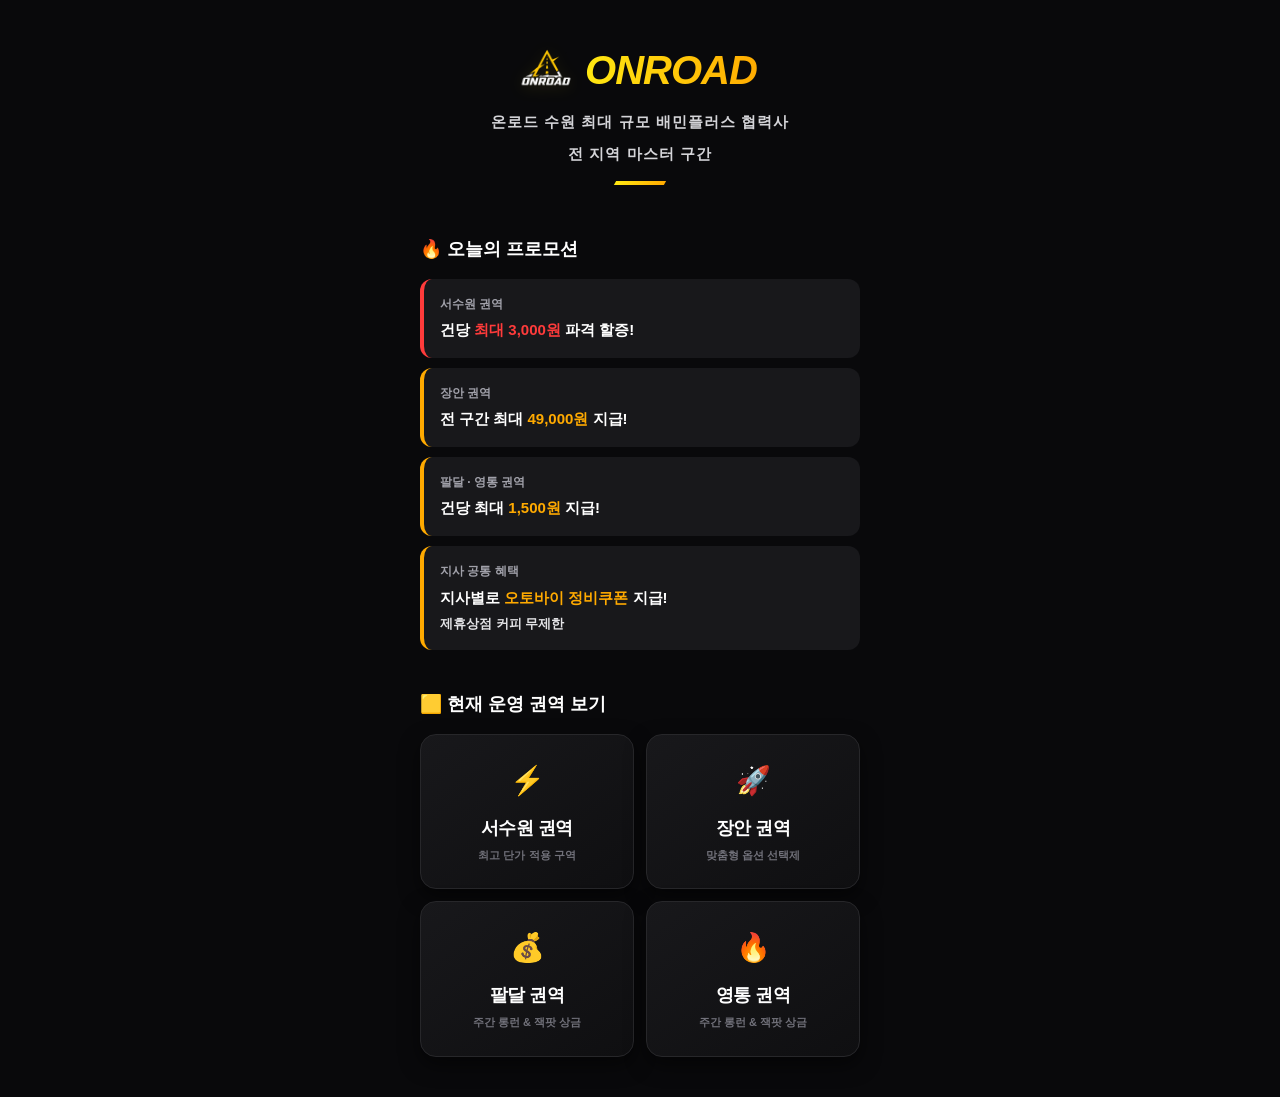
==== index.html @ cfc02bdd "upload" ====
<!DOCTYPE html>
<html lang="ko">
<head>
    <meta charset="UTF-8">
    <meta name="viewport" content="width=device-width, initial-scale=1.0">
    <title>온로드 - 수원 배민플러스 권역별 프로모션 안내</title>
    <meta name="description" content="온로드 ONROAD 수원 전 지역 배민플러스 운영 팀의 서수원, 장안, 팔달, 영통 권역별 프로모션과 문의 정보를 확인하세요.">
    <meta name="keywords" content="온로드, 온로드 수원, 수원 온로드, 온로드 배민플러스, ONROAD, 수원 ONROAD, 수원 배민플러스, 배민플러스 협력사, 배민플러스 수원, 서수원 온로드, 장안 온로드, 팔달 온로드, 영통 온로드">
    <meta name="robots" content="index, follow">
    <meta name="author" content="온로드">
    <meta name="theme-color" content="#09090b">
    <meta name="naver-site-verification" content="f812f4de8454f82c9123c0298f24d3e2f8602df4" />
    <link rel="canonical" href="https://suwononroad.kr/">
    <meta property="og:type" content="website">
    <meta property="og:locale" content="ko_KR">
    <meta property="og:site_name" content="온로드">
    <meta property="og:title" content="온로드 - 수원 배민플러스 권역별 프로모션 안내">
    <meta property="og:description" content="온로드 수원 전 지역 배민플러스 운영 팀의 권역별 프로모션과 문의 정보를 확인하세요.">
    <meta property="og:url" content="https://suwononroad.kr/">
    <meta property="og:image" content="https://suwononroad.kr/%EC%84%9C%EC%88%98%EC%9B%90.png">
    <meta property="og:image:alt" content="온로드 서수원 권역 지도">
    <meta name="twitter:card" content="summary_large_image">
    <meta name="twitter:title" content="온로드 - 수원 배민플러스 권역별 프로모션 안내">
    <meta name="twitter:description" content="온로드 수원 전 지역 배민플러스 운영 팀의 권역별 프로모션과 문의 정보를 확인하세요.">
    <meta name="twitter:image" content="https://suwononroad.kr/%EC%84%9C%EC%88%98%EC%9B%90.png">
    <script type="application/ld+json">
    {
        "@context": "https://schema.org",
        "@type": "Organization",
        "name": "온로드",
        "alternateName": [
            "온로드",
            "수원 온로드",
            "ONROAD"
        ],
        "url": "https://suwononroad.kr/",
        "logo": "https://suwononroad.kr/%EC%98%A8%EB%A1%9C%EB%93%9C%EB%A1%9C%EA%B3%A0.png",
        "description": "온로드 ONROAD 수원 전 지역 배민플러스 운영 팀의 권역별 프로모션 안내 사이트입니다.",
        "areaServed": [
            "서수원",
            "장안",
            "팔달",
            "영통"
        ],
        "contactPoint": [
            {
                "@type": "ContactPoint",
                "telephone": "+82-10-2502-9502",
                "areaServed": "서수원",
                "contactType": "customer service"
            },
            {
                "@type": "ContactPoint",
                "telephone": "+82-10-5849-4445",
                "areaServed": "장안",
                "contactType": "customer service"
            },
            {
                "@type": "ContactPoint",
                "telephone": "+82-10-8567-6640",
                "areaServed": "팔달",
                "contactType": "customer service"
            },
            {
                "@type": "ContactPoint",
                "telephone": "+82-10-5554-8451",
                "areaServed": "영통",
                "contactType": "customer service"
            }
        ]
    }
    </script>
    <script type="application/ld+json">
    {
        "@context": "https://schema.org",
        "@type": "WebSite",
        "name": "온로드",
        "alternateName": [
            "온로드",
            "수원 온로드",
            "ONROAD"
        ],
        "url": "https://suwononroad.kr/",
        "inLanguage": "ko-KR"
    }
    </script>
    <script type="application/ld+json">
    {
        "@context": "https://schema.org",
        "@type": "WebPage",
        "name": "온로드 - 수원 배민플러스 권역별 프로모션 안내",
        "alternateName": "온로드 ONROAD - 수원 배민플러스 권역별 프로모션 안내",
        "url": "https://suwononroad.kr/",
        "description": "온로드 ONROAD 수원 전 지역 배민플러스 운영 팀의 서수원, 장안, 팔달, 영통 권역별 프로모션과 문의 정보를 확인하세요.",
        "inLanguage": "ko-KR",
        "isPartOf": {
            "@type": "WebSite",
            "name": "온로드",
            "url": "https://suwononroad.kr/"
        },
        "primaryImageOfPage": "https://suwononroad.kr/%EC%84%9C%EC%88%98%EC%9B%90.png"
    }
    </script>
    <style>
        * {
            box-sizing: border-box;
            margin: 0;
            padding: 0;
            font-family: 'Apple SD Gothic Neo', 'Pretendard', sans-serif;
            -webkit-tap-highlight-color: transparent;
        }
        body {
            background-color: #09090b;
            color: #ffffff;
            line-height: 1.6;
            overflow-x: hidden;
        }
        .container {
            max-width: 480px;
            margin: 0 auto;
            min-height: 100vh;
            background: #09090b;
            position: relative;
        }
        
        /* 공통 헤더 (메인) */
        .main-header {
            padding: 40px 20px 20px;
            text-align: center;
        }
        .logo-container {
            margin-bottom: 12px;
            display: flex;
            justify-content: center;
            align-items: center;
            gap: 10px;
        }
        .logo-img {
            width: 58px;
            height: 58px;
            object-fit: contain;
            flex: 0 0 auto;
            filter: drop-shadow(0 2px 8px rgba(255, 232, 18, 0.15));
        }
        .logo {
            display: inline-block;
            font-size: 40px; font-weight: 900; font-style: italic;
            background: linear-gradient(90deg, #ffe812, #ffaa00);
            -webkit-background-clip: text; color: transparent;
            background-clip: text;
            padding-right: 6px;
            letter-spacing: -1px; line-height: 1;
            transform: translateY(1px);
        }
        .sr-only {
            position: absolute;
            width: 1px;
            height: 1px;
            padding: 0;
            margin: -1px;
            overflow: hidden;
            clip: rect(0, 0, 0, 0);
            white-space: nowrap;
            border: 0;
        }
        .sub-logo {
            color: #d4d4d8; font-size: 15px; font-weight: 700;
            margin-top: 8px; letter-spacing: 1px;
        }
        .speed-line {
            width: 50px; height: 4px; background: linear-gradient(90deg, #ffe812, #ffaa00);
            margin: 15px auto 0; transform: skewX(-30deg);
        }

        /* 섹션 타이틀 */
        .section-title {
            padding: 0 20px; font-size: 18px; font-weight: 900;
            color: #fff; margin: 30px 0 15px; display: flex; align-items: center; gap: 8px;
        }

        /* 🚀 오늘의 프로모션 카드 (메인 요약) */
        .promo-summary-list { padding: 0 20px; display: flex; flex-direction: column; gap: 10px; }
        .summary-card {
            background: #18181b; border-left: 4px solid #ffaa00;
            padding: 16px; border-radius: 12px; display: flex; flex-direction: column; gap: 4px;
        }
        .summary-card.red { border-left-color: #ff3b3b; }
        .summary-region { font-size: 12px; font-weight: 800; color: #a1a1aa; }
        .summary-text { font-size: 15px; font-weight: 800; color: #fff; }
        .summary-text span { color: #ffaa00; }
        .summary-card.red .summary-text span { color: #ff3b3b; }
        .summary-note {
            font-size: 13px;
            font-weight: 800;
            color: #e4e4e7;
        }

        /* 🚀 권역 선택 그리드 (메인) */
        .region-grid {
            display: grid; grid-template-columns: 1fr 1fr; gap: 12px; padding: 0 20px 40px;
        }
        .region-card {
            background: linear-gradient(145deg, #18181b, #0f0f11);
            border: 1px solid #27272a; border-radius: 16px;
            padding: 24px 16px; text-align: center; cursor: pointer;
            transition: 0.2s; box-shadow: 0 8px 20px rgba(0,0,0,0.5);
        }
        .region-card:active { transform: scale(0.96); border-color: #ff3b3b; }
        .rc-icon { font-size: 28px; margin-bottom: 10px; display: block; }
        .rc-title { font-size: 18px; font-weight: 900; color: #fff; letter-spacing: -0.5px; }
        .rc-sub { font-size: 11px; color: #71717a; font-weight: 700; margin-top: 4px; }

        /* ========================================
           권역 상세 페이지 (기본 숨김)
           ======================================== */
        .view-section {
            display: none; position: absolute; top: 0; left: 0; width: 100%; min-height: 100%;
            background: #09090b; padding-bottom: 120px; z-index: 10;
        }
        .view-section.active { display: block; animation: slideIn 0.3s cubic-bezier(0.1, 0.7, 0.1, 1); }
        @keyframes slideIn { from { transform: translateX(100%); } to { transform: translateX(0); } }

        /* 뒤로가기 헤더 */
        .detail-header {
            display: flex; align-items: center; padding: 20px;
            background: rgba(9, 9, 11, 0.9); border-bottom: 1px solid #27272a;
            position: sticky; top: 0; z-index: 20; backdrop-filter: blur(10px);
        }
        .back-btn {
            background: none; border: none; color: #fff; font-size: 16px; font-weight: 800;
            display: flex; align-items: center; gap: 8px; cursor: pointer;
        }
        
        .detail-content { padding: 20px; }
        .d-title {
            font-size: 26px; font-weight: 900; font-style: italic;
            color: #ff9100; margin-bottom: 16px; letter-spacing: -1px;
        }

        /* 지도 */
        .map-wrapper { width: 100%; border-radius: 16px; overflow: hidden; margin-bottom: 24px; border: 1px solid #27272a; }
        .map-img { width: 100%; display: block; }

        /* 프로모션 박스 */
        .promo-box {
            background: #121214; border: 1px solid #27272a; border-radius: 16px;
            padding: 20px; margin-bottom: 24px;
        }
        .pb-title { color: #fff; font-size: 16px; font-weight: 900; margin-bottom: 16px; display: flex; align-items: center; gap: 8px; }
        .pb-title::before { content: ''; display: block; width: 4px; height: 16px; background: #ff3b3b; border-radius: 2px; }
        
        /* 프로모션 테이블 */
        .promo-table { width: 100%; border-collapse: collapse; background: #000; border-radius: 12px; overflow: hidden; }
        .promo-table th { background: linear-gradient(90deg, #1a0505, #2a0a0a); color: #ff3b3b; padding: 10px; font-size: 12px; border-bottom: 1px solid #3f0f0f; }
        .promo-table td { padding: 14px 10px; text-align: center; border-bottom: 1px solid #18181b; font-size: 13px; color: #e4e4e7; font-weight: 600;}
        .promo-table tr:last-child td { border-bottom: none; }
        .td-val { font-size: 18px; font-weight: 900; font-style: italic; color: #ff9100; }
        .td-val.red { color: #ff3b3b; }
        .mission-card {
            background: linear-gradient(135deg, #2a1a00, #1a1000);
            border: 1px solid #ffaa00;
            border-radius: 12px;
            padding: 16px;
            text-align: center;
        }
        .mission-title {
            color: #ffaa00;
            font-size: 24px;
            font-weight: 900;
            font-style: italic;
            line-height: 1.15;
        }
        .mission-sub {
            color: #fff;
            font-size: 14px;
            font-weight: 900;
            line-height: 1.45;
            margin-top: 10px;
        }
        .mission-sub span {
            color: #ff3b3b;
        }

        /* 권역별 문의 정보 */
        .contact-box {
            background: #121214; border: 1px solid #27272a; border-radius: 16px;
            padding: 18px; margin-bottom: 24px; display: flex; flex-direction: column; gap: 10px;
        }
        .contact-row {
            display: flex; justify-content: space-between; align-items: center; gap: 12px;
            color: #e4e4e7; font-size: 14px; font-weight: 800;
        }
        .contact-label { color: #a1a1aa; font-size: 12px; white-space: nowrap; }
        .contact-link {
            color: #fff; text-decoration: none; text-align: right; overflow-wrap: anywhere;
        }
        .contact-link.kakao { color: #ffe812; }

        /* 관할 구역 태그 (동) */
        .dong-list { display: flex; flex-wrap: wrap; gap: 8px; margin-bottom: 30px; }
        .dong-tag {
            background: #18181b; border: 1px solid #3f3f46; color: #a1a1aa;
            padding: 6px 12px; border-radius: 8px; font-size: 13px; font-weight: 600;
        }

        /* 하단 고정 문의 버튼 */
        .fixed-bottom {
            position: fixed; bottom: 0; left: 50%; transform: translateX(-50%);
            width: 100%; max-width: 480px; padding: 14px 16px calc(14px + env(safe-area-inset-bottom));
            background: linear-gradient(0deg, #09090b 80%, transparent);
            display: grid; grid-template-columns: repeat(2, minmax(0, 1fr)); gap: 8px; z-index: 30;
            visibility: hidden; opacity: 0; pointer-events: none;
            transition: opacity 0.15s ease;
            contain: layout paint;
        }
        .fixed-bottom.is-visible {
            visibility: visible; opacity: 1; pointer-events: auto;
        }
        .btn {
            width: 100%; min-width: 0; min-height: 52px; padding: 11px 8px; border-radius: 12px; text-align: center;
            font-size: 15px; font-weight: 900; text-decoration: none; transition: 0.2s;
            display: flex; align-items: center; justify-content: center;
            line-height: 1.25; word-break: keep-all; overflow-wrap: anywhere;
        }
        .btn-call { background: #27272a; color: #fff; border: 1px solid #3f3f46; }
        .btn-extra-call { background: #18181b; color: #fff; border: 1px solid #ffaa00; }
        .btn-kakao { background: #ffe812; color: #3c1e1e; }
        .fixed-bottom .btn-extra-call {
            display: none;
        }
        .fixed-bottom.show-extra .btn-extra-call {
            display: flex;
        }
        .fixed-bottom.three-way {
            grid-template-columns: repeat(2, minmax(0, 1fr));
        }
        .fixed-bottom.three-way .btn {
            min-height: 50px;
            font-size: 13px;
            padding-inline: 6px;
        }
        .fixed-bottom.three-way .btn-kakao {
            grid-column: 1 / -1;
            min-height: 48px;
        }
        .btn:active { transform: scale(0.96); }

        @media (max-width: 360px) {
            .fixed-bottom {
                padding-inline: 12px;
                gap: 7px;
            }
            .fixed-bottom:not(.three-way) {
                grid-template-columns: 1fr;
            }
            .btn {
                min-height: 48px;
                font-size: 14px;
            }
            .fixed-bottom.three-way .btn {
                font-size: 12px;
                min-height: 48px;
            }
        }

    </style>
</head>
<body>

<div class="container">
    
    <div id="main-view">
        <div class="main-header">
            <div class="logo-container">
                <img src="온로드로고.png" alt="온로드 로고" class="logo-img">
                <h1 class="logo" aria-label="온로드 ONROAD">ONROAD</h1>
            </div>
            <div class="sub-logo">온로드 수원 최대 규모 배민플러스 협력사</div>
            <div class="sub-logo">전 지역 마스터 구간</div>
            <div class="speed-line"></div>
        </div>

        <div class="section-title">🔥 오늘의 프로모션</div>
        <div class="promo-summary-list">
            <div class="summary-card red">
                <div class="summary-region">서수원 권역</div>
                <div class="summary-text">건당 <span>최대 3,000원</span> 파격 할증!</div>
            </div>
            <div class="summary-card">
                <div class="summary-region">장안 권역</div>
                <div class="summary-text">전 구간 최대 <span> 49,000원</span> 지급!</div>
            </div>
            <div class="summary-card">
                <div class="summary-region">팔달 · 영통 권역</div>
                <div class="summary-text"> 건당 최대  <span>1,500원</span> 지급!</div>
            </div>
            <div class="summary-card">
                <div class="summary-region">지사 공통 혜택</div>
                <div class="summary-text">지사별로 <span>오토바이 정비쿠폰</span> 지급!</div>
                <div class="summary-note">제휴상점 커피 무제한</div>
            </div>
        </div>

        <div class="section-title" style="margin-top: 40px;">🟨 현재 운영 권역 보기</div>
        <div class="region-grid">
            <div class="region-card" onclick="openRegion('seosuwon')">
                <span class="rc-icon">⚡</span>
                <div class="rc-title">서수원 권역</div>
                <div class="rc-sub">최고 단가 적용 구역</div>
            </div>
            <div class="region-card" onclick="openRegion('jangan')">
                <span class="rc-icon">🚀</span>
                <div class="rc-title">장안 권역</div>
                <div class="rc-sub">맞춤형 옵션 선택제</div>
            </div>
            <div class="region-card" onclick="openRegion('paldal')">
                <span class="rc-icon">💰</span>
                <div class="rc-title">팔달 권역</div>
                <div class="rc-sub">주간 롱런 & 잭팟 상금</div>
            </div>
            <div class="region-card" onclick="openRegion('yeongtong')">
                <span class="rc-icon">🔥</span>
                <div class="rc-title">영통 권역</div>
                <div class="rc-sub">주간 롱런 & 잭팟 상금</div>
            </div>
        </div>
    </div>


    <div id="view-seosuwon" class="view-section">
        <div class="detail-header">
            <button class="back-btn" onclick="goHome()">← 메인으로 이동</button>
        </div>
        <div class="detail-content">
            <div class="d-title">서수원 ONROAD 권역</div>
            <div class="map-wrapper"><img src="./서수원.png" alt="서수원 지도" class="map-img"></div>
            
            <div class="promo-box">
                <div class="pb-title">현재 진행중인 프로모션</div>
                <table class="promo-table">
                    <tr><th>조건</th><th>초과 건당 보너스</th></tr>
                    <tr><td>180건 이후 수행 시</td><td class="td-val">+1,500원</td></tr>
                    <tr><td>중점 구간 완료 시</td><td class="td-val">+1,500원</td></tr>
                    <tr><td style="color:#fff;">최대 혜택 합산</td><td class="td-val red">MAX +3,000원</td></tr>
                </table>
            </div>

                <div class="contact-box">
                    <div class="pb-title">서수원 문의</div>
                    <div class="contact-row">
                        <span class="contact-label">전화</span>
                        <a href="tel:01075445748" class="contact-link">010-7544-5748</a>
                    </div>
                    <div class="contact-row">
                        <span class="contact-label">전화</span>
                        <a href="tel:01025029502" class="contact-link">010-2502-9502</a>
                    </div>
                    <div class="contact-row">
                    <span class="contact-label">카카오톡</span>
                    <a href="https://open.kakao.com/o/sodFtoAi" class="contact-link kakao" target="_blank" rel="noopener">온로드 서수원지사</a>
                </div>
            </div>

            <div class="pb-title">운영 지역 (동)</div>
            <div class="dong-list">
                <div class="dong-tag">금곡동</div><div class="dong-tag">호매실동</div><div class="dong-tag">입북동</div>
                <div class="dong-tag">당수동</div><div class="dong-tag">탑동</div><div class="dong-tag">구운동</div>
            </div>
        </div>
    </div>

    <div id="view-jangan" class="view-section">
        <div class="detail-header">
            <button class="back-btn" onclick="goHome()">← 메인으로 이동</button>
        </div>
        <div class="detail-content">
            <div class="d-title">장안 ONROAD 권역</div>
            <div class="map-wrapper"><img src="./장안.png" alt="장안 지도" class="map-img"></div>
            
            <div class="promo-box">
                <div class="pb-title">옵션 1. 무한 질주형</div>
                <table class="promo-table" style="margin-bottom: 20px;">
                    <tr><th>조건</th><th>보너스</th></tr>
                    <tr><td>180건 달성 이후</td><td class="td-val">+1,500원/건</td></tr>
                </table>

                <div class="pb-title">옵션 2. 피크 집중형</div>
                <table class="promo-table">
                    <tr><th>시간대</th><th>건수</th><th>보너스</th></tr>
                    <tr><td rowspan="3" style="color:#ffaa00;">오전피크</td><td>7건</td><td class="td-val">5,000원</td></tr>
                    <tr><td>11건</td><td class="td-val">10,000원</td></tr>
                    <tr><td>15건</td><td class="td-val red">17,000원</td></tr>
                    <tr><td rowspan="2" style="color:#7dd3fc; border-top:1px solid #3f0f0f;">오후논피</td><td style="border-top:1px solid #3f0f0f;">8건</td><td class="td-val" style="border-top:1px solid #3f0f0f;">7,000원</td></tr>
                    <tr><td>12건</td><td class="td-val red">15,000원</td></tr>
                    <tr><td rowspan="3" style="color:#c084fc; border-top:1px solid #3f0f0f;">심야논피</td><td style="border-top:1px solid #3f0f0f;">7건</td><td class="td-val" style="border-top:1px solid #3f0f0f;">5,000원</td></tr>
                    <tr><td>11건</td><td class="td-val">10,000원</td></tr>
                    <tr><td>15건</td><td class="td-val red">17,000원</td></tr>
                </table>
            </div>

            <div class="contact-box">
                <div class="pb-title">장안 문의</div>
                <div class="contact-row">
                    <span class="contact-label">전화</span>
                    <a href="tel:01058494445" class="contact-link">010-5849-4445</a>
                </div>
                <div class="contact-row">
                    <span class="contact-label">카카오톡</span>
                    <a href="https://open.kakao.com/o/s8NxHjAi" class="contact-link kakao" target="_blank" rel="noopener">온로드 장안지사</a>
                </div>
            </div>

            <div class="pb-title">운영 지역 (동)</div>
            <div class="dong-list">
                <div class="dong-tag">파장동</div><div class="dong-tag">이목동</div><div class="dong-tag">조원동</div>
                <div class="dong-tag">율전동</div><div class="dong-tag">정자동</div><div class="dong-tag">천천동</div>
                <div class="dong-tag">영화동</div><div class="dong-tag">화서동</div><div class="dong-tag">구운동</div>
            </div>
        </div>
    </div>

    <div id="view-paldal" class="view-section">
        <div class="detail-header">
            <button class="back-btn" onclick="goHome()">← 메인으로 이동</button>
        </div>
        <div class="detail-content">
            <div class="d-title">팔달 ONROAD 권역</div>
            <div class="map-wrapper"><img src="./팔달.png" alt="팔달 지도" class="map-img"></div>
            
            <div class="promo-box">
                <div class="pb-title">현재 진행중인 프로모션</div>
                <table class="promo-table" style="margin-bottom: 15px;">
                    <tr><th>조건 </th><th>초과 건당 보너스</th></tr>
                    <tr><td>주간 180건 이후</td><td class="td-val">+1,500원</td></tr>
                </table>
                <div class="mission-card">
                    <div class="mission-title">매주 깜짝 미션</div>
                    <div class="mission-sub">마스터 등급 + 추가 프로모션<br><span>역대급 본사미션</span></div>
                </div>
            </div>

            <div class="contact-box">
                <div class="pb-title">팔달 문의</div>
                <div class="contact-row">
                    <span class="contact-label">전화</span>
                    <a href="tel:01085676640" class="contact-link">010-8567-6640</a>
                </div>
                <div class="contact-row">
                    <span class="contact-label">카카오톡</span>
                    <a href="https://open.kakao.com/o/svvQtoAi" class="contact-link kakao" target="_blank" rel="noopener">온로드 팔달지사</a>
                </div>
            </div>

            <div class="pb-title">운영 지역 (동)</div>
            <div class="dong-list">
                <div class="dong-tag">매산로1가</div><div class="dong-tag">고등동</div><div class="dong-tag">행궁동</div>
                <div class="dong-tag">지동</div><div class="dong-tag">우만동</div><div class="dong-tag">원천동</div>
                <div class="dong-tag">매교동</div><div class="dong-tag">인계동</div><div class="dong-tag">매탄동</div>
                <div class="dong-tag">세류동</div><div class="dong-tag">권선동</div><div class="dong-tag">신동</div>
            </div>
        </div>
    </div>

    <div id="view-yeongtong" class="view-section">
        <div class="detail-header">
            <button class="back-btn" onclick="goHome()">← 메인으로 이동</button>
        </div>
        <div class="detail-content">
            <div class="d-title">영통 ONROAD 권역</div>
            <div class="map-wrapper"><img src="./영통.png" alt="영통 지도" class="map-img"></div>
            
            <div class="promo-box">
                <div class="pb-title">현재 진행중인 프로모션</div>
                <table class="promo-table" style="margin-bottom: 15px;">
                    <tr><th>조건 </th><th>초과 건당 보너스</th></tr>
                    <tr><td>주간 180건 이후</td><td class="td-val">+1,500원</td></tr>
                </table>
                <div class="mission-card">
                    <div class="mission-title">매주 깜짝 미션</div>
                    <div class="mission-sub">마스터 등급 + 추가 프로모션<br><span>역대급 본사미션</span></div>
                </div>
            </div>

            <div class="contact-box">
                <div class="pb-title">영통 문의</div>
                <div class="contact-row">
                    <span class="contact-label">전화</span>
                    <a href="tel:01055548451" class="contact-link">010-5554-8451</a>
                </div>
                <div class="contact-row">
                    <span class="contact-label">카카오톡</span>
                    <a href="https://open.kakao.com/o/sT2gRZzi" class="contact-link kakao" target="_blank" rel="noopener">온로드 영통지사</a>
                </div>
            </div>

            <div class="pb-title">운영 지역 (동)</div>
            <div class="dong-list">
                <div class="dong-tag">곡반정동</div><div class="dong-tag">인계동</div><div class="dong-tag">매탄동</div>
                <div class="dong-tag">권선동</div><div class="dong-tag">원천동</div>
            </div>
        </div>
    </div>

    <div id="action-buttons" class="fixed-bottom">
        <a href="#" id="extra-call-button" class="btn btn-extra-call">📞 010-7544-5748</a>
        <a href="#" id="call-button" class="btn btn-call">📞 전화 상담</a>
        <a href="#" id="kakao-button" class="btn btn-kakao" target="_blank" rel="noopener">💬 카카오톡 문의</a>
    </div>

</div>

<script>
    const regionContacts = {
        seosuwon: {
            phone: '010-2502-9502',
            tel: '01025029502',
            extraPhone: '010-7544-5748',
            extraTel: '01075445748',
            kakao: 'https://open.kakao.com/o/sodFtoAi',
            kakaoName: '온로드 서수원지사'
        },
        jangan: {
            phone: '010-5849-4445',
            tel: '01058494445',
            kakao: 'https://open.kakao.com/o/s8NxHjAi',
            kakaoName: '온로드 장안지사'
        },
        paldal: {
            phone: '010-8567-6640',
            tel: '01085676640',
            kakao: 'https://open.kakao.com/o/svvQtoAi',
            kakaoName: '온로드 팔달지사'
        },
        yeongtong: {
            phone: '010-5554-8451',
            tel: '01055548451',
            kakao: 'https://open.kakao.com/o/sT2gRZzi',
            kakaoName: '온로드 영통지사'
        }
    };

    // 페이지 전환 로직 (SPA 형태)
    function openRegion(regionName) {
        const contact = regionContacts[regionName];

        // 메인 숨기기
        document.getElementById('main-view').style.display = 'none';
        
        // 모든 상세 뷰 숨기기
        const views = document.querySelectorAll('.view-section');
        views.forEach(view => view.classList.remove('active'));
        
        // 선택한 뷰 열기
        document.getElementById('view-' + regionName).classList.add('active');
        
        // 하단 버튼 띄우기
        const actionButtons = document.getElementById('action-buttons');
        const extraCallButton = document.getElementById('extra-call-button');
        actionButtons.classList.add('is-visible');
        actionButtons.classList.toggle('three-way', regionName === 'seosuwon');
        actionButtons.classList.toggle('show-extra', regionName === 'seosuwon');
        if (regionName === 'seosuwon') {
            extraCallButton.href = 'tel:' + contact.extraTel;
            extraCallButton.textContent = '📞 ' + contact.extraPhone;
        } else {
            extraCallButton.removeAttribute('href');
        }
        document.getElementById('call-button').href = 'tel:' + contact.tel;
        document.getElementById('call-button').textContent = '📞 ' + contact.phone;
        document.getElementById('kakao-button').href = contact.kakao;
        document.getElementById('kakao-button').textContent = '💬 ' + contact.kakaoName;
        
        // 스크롤 맨 위로
        window.scrollTo(0, 0);
    }

    function goHome() {
        // 모든 상세 뷰 및 버튼 숨기기
        const views = document.querySelectorAll('.view-section');
        views.forEach(view => view.classList.remove('active'));
        const actionButtons = document.getElementById('action-buttons');
        actionButtons.classList.remove('is-visible', 'three-way', 'show-extra');
        document.getElementById('extra-call-button').removeAttribute('href');
        
        // 메인 뷰 보이기
        document.getElementById('main-view').style.display = 'block';
        
        // 스크롤 맨 위로
        window.scrollTo(0, 0);
    }
</script>

</body>
</html>
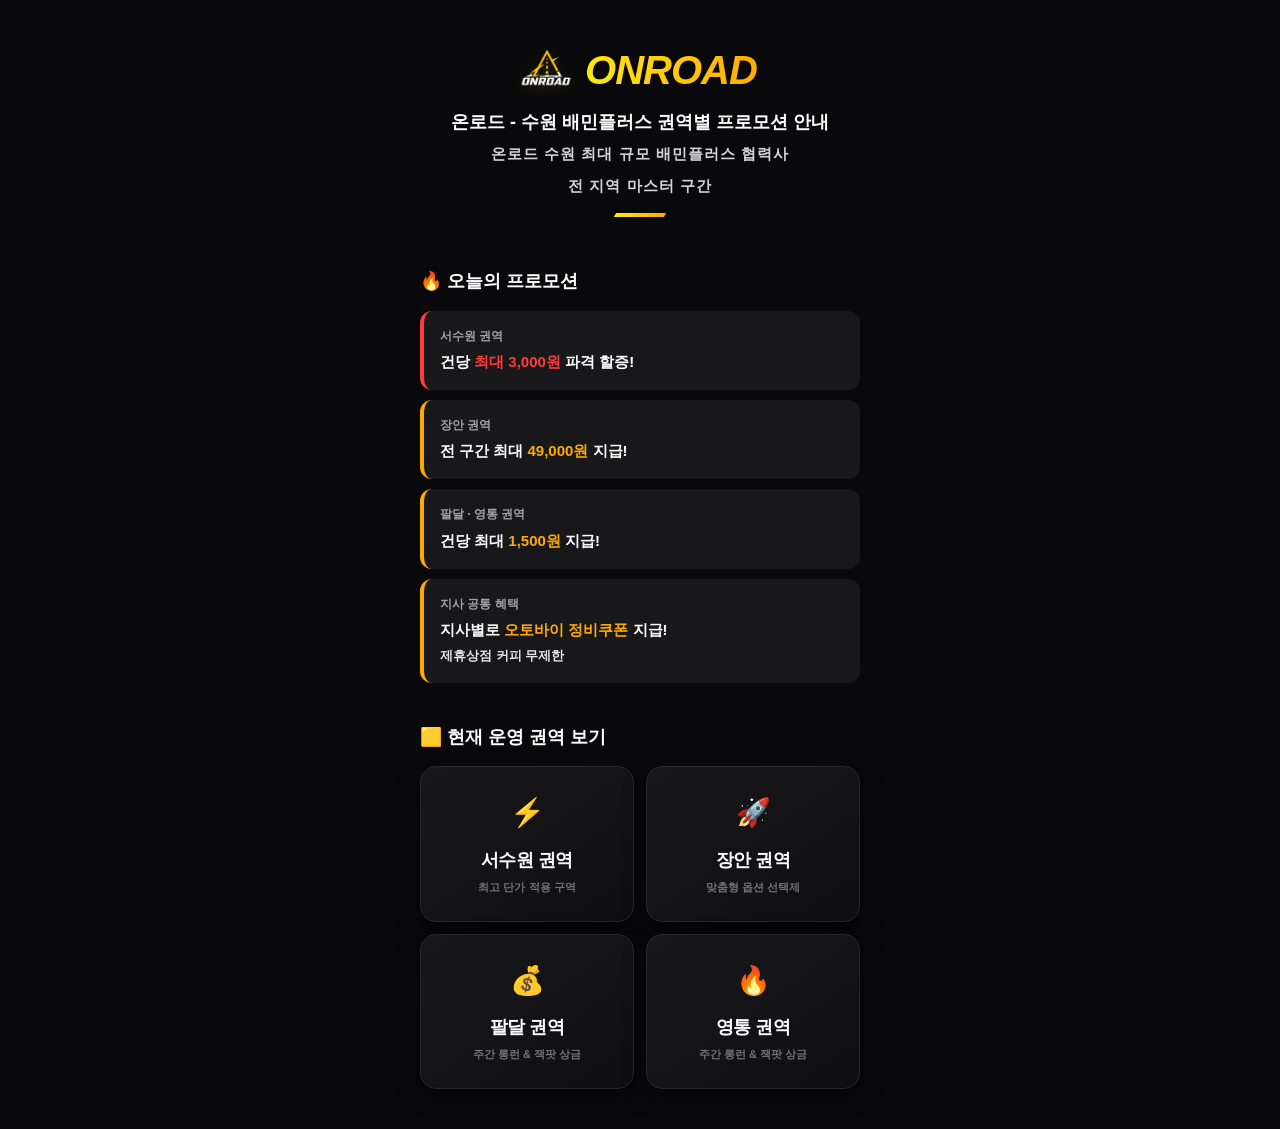
==== commit f652dfb7: "Align homepage title signals" ====
--- a/index.html
+++ b/index.html
@@ -9,7 +9,7 @@
     <meta name="robots" content="index, follow">
     <meta name="author" content="온로드">
     <meta name="theme-color" content="#09090b">
-    <meta name="naver-site-verification" content="f812f4de8454f82c9123c0298f24d3e2f8602df4" />
+    <meta name="naver-site-verification" content="f812f4de8454f82c9123c0298f24d3e2f8602df4">
     <link rel="canonical" href="https://suwononroad.kr/">
     <meta property="og:type" content="website">
     <meta property="og:locale" content="ko_KR">
@@ -28,46 +28,11 @@
         "@context": "https://schema.org",
         "@type": "Organization",
         "name": "온로드",
-        "alternateName": [
-            "온로드",
-            "수원 온로드",
-            "ONROAD"
-        ],
+        "alternateName": ["온로드", "수원 온로드", "ONROAD"],
         "url": "https://suwononroad.kr/",
         "logo": "https://suwononroad.kr/%EC%98%A8%EB%A1%9C%EB%93%9C%EB%A1%9C%EA%B3%A0.png",
         "description": "온로드 ONROAD 수원 전 지역 배민플러스 운영 팀의 권역별 프로모션 안내 사이트입니다.",
-        "areaServed": [
-            "서수원",
-            "장안",
-            "팔달",
-            "영통"
-        ],
-        "contactPoint": [
-            {
-                "@type": "ContactPoint",
-                "telephone": "+82-10-2502-9502",
-                "areaServed": "서수원",
-                "contactType": "customer service"
-            },
-            {
-                "@type": "ContactPoint",
-                "telephone": "+82-10-5849-4445",
-                "areaServed": "장안",
-                "contactType": "customer service"
-            },
-            {
-                "@type": "ContactPoint",
-                "telephone": "+82-10-8567-6640",
-                "areaServed": "팔달",
-                "contactType": "customer service"
-            },
-            {
-                "@type": "ContactPoint",
-                "telephone": "+82-10-5554-8451",
-                "areaServed": "영통",
-                "contactType": "customer service"
-            }
-        ]
+        "areaServed": ["서수원", "장안", "팔달", "영통"]
     }
     </script>
     <script type="application/ld+json">
@@ -75,30 +40,9 @@
         "@context": "https://schema.org",
         "@type": "WebSite",
         "name": "온로드",
-        "alternateName": [
-            "온로드",
-            "수원 온로드",
-            "ONROAD"
-        ],
+        "alternateName": ["온로드", "수원 온로드", "ONROAD"],
         "url": "https://suwononroad.kr/",
         "inLanguage": "ko-KR"
-    }
-    </script>
-    <script type="application/ld+json">
-    {
-        "@context": "https://schema.org",
-        "@type": "WebPage",
-        "name": "온로드 - 수원 배민플러스 권역별 프로모션 안내",
-        "alternateName": "온로드 ONROAD - 수원 배민플러스 권역별 프로모션 안내",
-        "url": "https://suwononroad.kr/",
-        "description": "온로드 ONROAD 수원 전 지역 배민플러스 운영 팀의 서수원, 장안, 팔달, 영통 권역별 프로모션과 문의 정보를 확인하세요.",
-        "inLanguage": "ko-KR",
-        "isPartOf": {
-            "@type": "WebSite",
-            "name": "온로드",
-            "url": "https://suwononroad.kr/"
-        },
-        "primaryImageOfPage": "https://suwononroad.kr/%EC%84%9C%EC%88%98%EC%9B%90.png"
     }
     </script>
     <style>
@@ -111,584 +55,216 @@
         }
         body {
             background-color: #09090b;
-            color: #ffffff;
+            color: #fff;
             line-height: 1.6;
             overflow-x: hidden;
         }
         .container {
             max-width: 480px;
+            min-height: 100vh;
             margin: 0 auto;
-            min-height: 100vh;
             background: #09090b;
-            position: relative;
-        }
-        
-        /* 공통 헤더 (메인) */
+        }
         .main-header {
             padding: 40px 20px 20px;
             text-align: center;
         }
         .logo-container {
+            display: flex;
+            align-items: center;
+            justify-content: center;
+            gap: 10px;
             margin-bottom: 12px;
-            display: flex;
-            justify-content: center;
-            align-items: center;
-            gap: 10px;
         }
         .logo-img {
             width: 58px;
             height: 58px;
             object-fit: contain;
-            flex: 0 0 auto;
             filter: drop-shadow(0 2px 8px rgba(255, 232, 18, 0.15));
         }
         .logo {
             display: inline-block;
-            font-size: 40px; font-weight: 900; font-style: italic;
+            padding-right: 6px;
             background: linear-gradient(90deg, #ffe812, #ffaa00);
-            -webkit-background-clip: text; color: transparent;
             background-clip: text;
-            padding-right: 6px;
-            letter-spacing: -1px; line-height: 1;
+            -webkit-background-clip: text;
+            color: transparent;
+            font-size: 40px;
+            font-weight: 900;
+            font-style: italic;
+            letter-spacing: -1px;
+            line-height: 1;
             transform: translateY(1px);
         }
-        .sr-only {
-            position: absolute;
-            width: 1px;
-            height: 1px;
-            padding: 0;
-            margin: -1px;
-            overflow: hidden;
-            clip: rect(0, 0, 0, 0);
-            white-space: nowrap;
-            border: 0;
+        .page-title {
+            color: #fff;
+            font-size: 18px;
+            font-weight: 900;
+            letter-spacing: 0;
+            line-height: 1.35;
+            margin-top: 12px;
+            padding: 0 12px;
         }
         .sub-logo {
-            color: #d4d4d8; font-size: 15px; font-weight: 700;
-            margin-top: 8px; letter-spacing: 1px;
+            color: #d4d4d8;
+            font-size: 15px;
+            font-weight: 700;
+            letter-spacing: 1px;
+            margin-top: 8px;
         }
         .speed-line {
-            width: 50px; height: 4px; background: linear-gradient(90deg, #ffe812, #ffaa00);
-            margin: 15px auto 0; transform: skewX(-30deg);
-        }
-
-        /* 섹션 타이틀 */
+            width: 50px;
+            height: 4px;
+            margin: 15px auto 0;
+            background: linear-gradient(90deg, #ffe812, #ffaa00);
+            transform: skewX(-30deg);
+        }
         .section-title {
-            padding: 0 20px; font-size: 18px; font-weight: 900;
-            color: #fff; margin: 30px 0 15px; display: flex; align-items: center; gap: 8px;
-        }
-
-        /* 🚀 오늘의 프로모션 카드 (메인 요약) */
-        .promo-summary-list { padding: 0 20px; display: flex; flex-direction: column; gap: 10px; }
+            display: flex;
+            align-items: center;
+            gap: 8px;
+            color: #fff;
+            font-size: 18px;
+            font-weight: 900;
+            margin: 30px 0 15px;
+            padding: 0 20px;
+        }
+        .promo-summary-list {
+            display: flex;
+            flex-direction: column;
+            gap: 10px;
+            padding: 0 20px;
+        }
         .summary-card {
-            background: #18181b; border-left: 4px solid #ffaa00;
-            padding: 16px; border-radius: 12px; display: flex; flex-direction: column; gap: 4px;
-        }
-        .summary-card.red { border-left-color: #ff3b3b; }
-        .summary-region { font-size: 12px; font-weight: 800; color: #a1a1aa; }
-        .summary-text { font-size: 15px; font-weight: 800; color: #fff; }
-        .summary-text span { color: #ffaa00; }
-        .summary-card.red .summary-text span { color: #ff3b3b; }
+            display: flex;
+            flex-direction: column;
+            gap: 4px;
+            padding: 16px;
+            background: #18181b;
+            border-left: 4px solid #ffaa00;
+            border-radius: 12px;
+        }
+        .summary-card.red {
+            border-left-color: #ff3b3b;
+        }
+        .summary-region {
+            color: #a1a1aa;
+            font-size: 12px;
+            font-weight: 800;
+        }
+        .summary-text {
+            color: #fff;
+            font-size: 15px;
+            font-weight: 800;
+        }
+        .summary-text span {
+            color: #ffaa00;
+        }
+        .summary-card.red .summary-text span {
+            color: #ff3b3b;
+        }
         .summary-note {
+            color: #e4e4e7;
             font-size: 13px;
             font-weight: 800;
-            color: #e4e4e7;
-        }
-
-        /* 🚀 권역 선택 그리드 (메인) */
+        }
         .region-grid {
-            display: grid; grid-template-columns: 1fr 1fr; gap: 12px; padding: 0 20px 40px;
+            display: grid;
+            grid-template-columns: 1fr 1fr;
+            gap: 12px;
+            padding: 0 20px 40px;
         }
         .region-card {
+            display: block;
+            padding: 24px 16px;
             background: linear-gradient(145deg, #18181b, #0f0f11);
-            border: 1px solid #27272a; border-radius: 16px;
-            padding: 24px 16px; text-align: center; cursor: pointer;
-            transition: 0.2s; box-shadow: 0 8px 20px rgba(0,0,0,0.5);
-        }
-        .region-card:active { transform: scale(0.96); border-color: #ff3b3b; }
-        .rc-icon { font-size: 28px; margin-bottom: 10px; display: block; }
-        .rc-title { font-size: 18px; font-weight: 900; color: #fff; letter-spacing: -0.5px; }
-        .rc-sub { font-size: 11px; color: #71717a; font-weight: 700; margin-top: 4px; }
-
-        /* ========================================
-           권역 상세 페이지 (기본 숨김)
-           ======================================== */
-        .view-section {
-            display: none; position: absolute; top: 0; left: 0; width: 100%; min-height: 100%;
-            background: #09090b; padding-bottom: 120px; z-index: 10;
-        }
-        .view-section.active { display: block; animation: slideIn 0.3s cubic-bezier(0.1, 0.7, 0.1, 1); }
-        @keyframes slideIn { from { transform: translateX(100%); } to { transform: translateX(0); } }
-
-        /* 뒤로가기 헤더 */
-        .detail-header {
-            display: flex; align-items: center; padding: 20px;
-            background: rgba(9, 9, 11, 0.9); border-bottom: 1px solid #27272a;
-            position: sticky; top: 0; z-index: 20; backdrop-filter: blur(10px);
-        }
-        .back-btn {
-            background: none; border: none; color: #fff; font-size: 16px; font-weight: 800;
-            display: flex; align-items: center; gap: 8px; cursor: pointer;
-        }
-        
-        .detail-content { padding: 20px; }
-        .d-title {
-            font-size: 26px; font-weight: 900; font-style: italic;
-            color: #ff9100; margin-bottom: 16px; letter-spacing: -1px;
-        }
-
-        /* 지도 */
-        .map-wrapper { width: 100%; border-radius: 16px; overflow: hidden; margin-bottom: 24px; border: 1px solid #27272a; }
-        .map-img { width: 100%; display: block; }
-
-        /* 프로모션 박스 */
-        .promo-box {
-            background: #121214; border: 1px solid #27272a; border-radius: 16px;
-            padding: 20px; margin-bottom: 24px;
-        }
-        .pb-title { color: #fff; font-size: 16px; font-weight: 900; margin-bottom: 16px; display: flex; align-items: center; gap: 8px; }
-        .pb-title::before { content: ''; display: block; width: 4px; height: 16px; background: #ff3b3b; border-radius: 2px; }
-        
-        /* 프로모션 테이블 */
-        .promo-table { width: 100%; border-collapse: collapse; background: #000; border-radius: 12px; overflow: hidden; }
-        .promo-table th { background: linear-gradient(90deg, #1a0505, #2a0a0a); color: #ff3b3b; padding: 10px; font-size: 12px; border-bottom: 1px solid #3f0f0f; }
-        .promo-table td { padding: 14px 10px; text-align: center; border-bottom: 1px solid #18181b; font-size: 13px; color: #e4e4e7; font-weight: 600;}
-        .promo-table tr:last-child td { border-bottom: none; }
-        .td-val { font-size: 18px; font-weight: 900; font-style: italic; color: #ff9100; }
-        .td-val.red { color: #ff3b3b; }
-        .mission-card {
-            background: linear-gradient(135deg, #2a1a00, #1a1000);
-            border: 1px solid #ffaa00;
-            border-radius: 12px;
-            padding: 16px;
+            border: 1px solid #27272a;
+            border-radius: 16px;
+            box-shadow: 0 8px 20px rgba(0,0,0,0.5);
             text-align: center;
-        }
-        .mission-title {
-            color: #ffaa00;
-            font-size: 24px;
-            font-weight: 900;
-            font-style: italic;
-            line-height: 1.15;
-        }
-        .mission-sub {
-            color: #fff;
-            font-size: 14px;
-            font-weight: 900;
-            line-height: 1.45;
-            margin-top: 10px;
-        }
-        .mission-sub span {
-            color: #ff3b3b;
-        }
-
-        /* 권역별 문의 정보 */
-        .contact-box {
-            background: #121214; border: 1px solid #27272a; border-radius: 16px;
-            padding: 18px; margin-bottom: 24px; display: flex; flex-direction: column; gap: 10px;
-        }
-        .contact-row {
-            display: flex; justify-content: space-between; align-items: center; gap: 12px;
-            color: #e4e4e7; font-size: 14px; font-weight: 800;
-        }
-        .contact-label { color: #a1a1aa; font-size: 12px; white-space: nowrap; }
-        .contact-link {
-            color: #fff; text-decoration: none; text-align: right; overflow-wrap: anywhere;
-        }
-        .contact-link.kakao { color: #ffe812; }
-
-        /* 관할 구역 태그 (동) */
-        .dong-list { display: flex; flex-wrap: wrap; gap: 8px; margin-bottom: 30px; }
-        .dong-tag {
-            background: #18181b; border: 1px solid #3f3f46; color: #a1a1aa;
-            padding: 6px 12px; border-radius: 8px; font-size: 13px; font-weight: 600;
-        }
-
-        /* 하단 고정 문의 버튼 */
-        .fixed-bottom {
-            position: fixed; bottom: 0; left: 50%; transform: translateX(-50%);
-            width: 100%; max-width: 480px; padding: 14px 16px calc(14px + env(safe-area-inset-bottom));
-            background: linear-gradient(0deg, #09090b 80%, transparent);
-            display: grid; grid-template-columns: repeat(2, minmax(0, 1fr)); gap: 8px; z-index: 30;
-            visibility: hidden; opacity: 0; pointer-events: none;
-            transition: opacity 0.15s ease;
-            contain: layout paint;
-        }
-        .fixed-bottom.is-visible {
-            visibility: visible; opacity: 1; pointer-events: auto;
-        }
-        .btn {
-            width: 100%; min-width: 0; min-height: 52px; padding: 11px 8px; border-radius: 12px; text-align: center;
-            font-size: 15px; font-weight: 900; text-decoration: none; transition: 0.2s;
-            display: flex; align-items: center; justify-content: center;
-            line-height: 1.25; word-break: keep-all; overflow-wrap: anywhere;
-        }
-        .btn-call { background: #27272a; color: #fff; border: 1px solid #3f3f46; }
-        .btn-extra-call { background: #18181b; color: #fff; border: 1px solid #ffaa00; }
-        .btn-kakao { background: #ffe812; color: #3c1e1e; }
-        .fixed-bottom .btn-extra-call {
-            display: none;
-        }
-        .fixed-bottom.show-extra .btn-extra-call {
-            display: flex;
-        }
-        .fixed-bottom.three-way {
-            grid-template-columns: repeat(2, minmax(0, 1fr));
-        }
-        .fixed-bottom.three-way .btn {
-            min-height: 50px;
-            font-size: 13px;
-            padding-inline: 6px;
-        }
-        .fixed-bottom.three-way .btn-kakao {
-            grid-column: 1 / -1;
-            min-height: 48px;
-        }
-        .btn:active { transform: scale(0.96); }
-
-        @media (max-width: 360px) {
-            .fixed-bottom {
-                padding-inline: 12px;
-                gap: 7px;
-            }
-            .fixed-bottom:not(.three-way) {
-                grid-template-columns: 1fr;
-            }
-            .btn {
-                min-height: 48px;
-                font-size: 14px;
-            }
-            .fixed-bottom.three-way .btn {
-                font-size: 12px;
-                min-height: 48px;
-            }
-        }
-
+            text-decoration: none;
+            transition: 0.2s;
+        }
+        .region-card:active {
+            border-color: #ff3b3b;
+            transform: scale(0.96);
+        }
+        .rc-icon {
+            display: block;
+            margin-bottom: 10px;
+            font-size: 28px;
+        }
+        .rc-title {
+            color: #fff;
+            font-size: 18px;
+            font-weight: 900;
+            letter-spacing: -0.5px;
+        }
+        .rc-sub {
+            color: #71717a;
+            font-size: 11px;
+            font-weight: 700;
+            margin-top: 4px;
+        }
     </style>
 </head>
 <body>
-
 <div class="container">
-    
-    <div id="main-view">
-        <div class="main-header">
-            <div class="logo-container">
-                <img src="온로드로고.png" alt="온로드 로고" class="logo-img">
-                <h1 class="logo" aria-label="온로드 ONROAD">ONROAD</h1>
-            </div>
-            <div class="sub-logo">온로드 수원 최대 규모 배민플러스 협력사</div>
-            <div class="sub-logo">전 지역 마스터 구간</div>
-            <div class="speed-line"></div>
-        </div>
-
-        <div class="section-title">🔥 오늘의 프로모션</div>
-        <div class="promo-summary-list">
-            <div class="summary-card red">
-                <div class="summary-region">서수원 권역</div>
-                <div class="summary-text">건당 <span>최대 3,000원</span> 파격 할증!</div>
-            </div>
-            <div class="summary-card">
-                <div class="summary-region">장안 권역</div>
-                <div class="summary-text">전 구간 최대 <span> 49,000원</span> 지급!</div>
-            </div>
-            <div class="summary-card">
-                <div class="summary-region">팔달 · 영통 권역</div>
-                <div class="summary-text"> 건당 최대  <span>1,500원</span> 지급!</div>
-            </div>
-            <div class="summary-card">
-                <div class="summary-region">지사 공통 혜택</div>
-                <div class="summary-text">지사별로 <span>오토바이 정비쿠폰</span> 지급!</div>
-                <div class="summary-note">제휴상점 커피 무제한</div>
-            </div>
-        </div>
-
-        <div class="section-title" style="margin-top: 40px;">🟨 현재 운영 권역 보기</div>
-        <div class="region-grid">
-            <div class="region-card" onclick="openRegion('seosuwon')">
-                <span class="rc-icon">⚡</span>
-                <div class="rc-title">서수원 권역</div>
-                <div class="rc-sub">최고 단가 적용 구역</div>
-            </div>
-            <div class="region-card" onclick="openRegion('jangan')">
-                <span class="rc-icon">🚀</span>
-                <div class="rc-title">장안 권역</div>
-                <div class="rc-sub">맞춤형 옵션 선택제</div>
-            </div>
-            <div class="region-card" onclick="openRegion('paldal')">
-                <span class="rc-icon">💰</span>
-                <div class="rc-title">팔달 권역</div>
-                <div class="rc-sub">주간 롱런 & 잭팟 상금</div>
-            </div>
-            <div class="region-card" onclick="openRegion('yeongtong')">
-                <span class="rc-icon">🔥</span>
-                <div class="rc-title">영통 권역</div>
-                <div class="rc-sub">주간 롱런 & 잭팟 상금</div>
-            </div>
-        </div>
+    <div class="main-header">
+        <div class="logo-container">
+            <img src="온로드로고.png" alt="온로드 로고" class="logo-img">
+            <div class="logo" aria-label="온로드 ONROAD">ONROAD</div>
+        </div>
+        <h1 class="page-title">온로드 - 수원 배민플러스 권역별 프로모션 안내</h1>
+        <div class="sub-logo">온로드 수원 최대 규모 배민플러스 협력사</div>
+        <div class="sub-logo">전 지역 마스터 구간</div>
+        <div class="speed-line"></div>
     </div>
 
-
-    <div id="view-seosuwon" class="view-section">
-        <div class="detail-header">
-            <button class="back-btn" onclick="goHome()">← 메인으로 이동</button>
-        </div>
-        <div class="detail-content">
-            <div class="d-title">서수원 ONROAD 권역</div>
-            <div class="map-wrapper"><img src="./서수원.png" alt="서수원 지도" class="map-img"></div>
-            
-            <div class="promo-box">
-                <div class="pb-title">현재 진행중인 프로모션</div>
-                <table class="promo-table">
-                    <tr><th>조건</th><th>초과 건당 보너스</th></tr>
-                    <tr><td>180건 이후 수행 시</td><td class="td-val">+1,500원</td></tr>
-                    <tr><td>중점 구간 완료 시</td><td class="td-val">+1,500원</td></tr>
-                    <tr><td style="color:#fff;">최대 혜택 합산</td><td class="td-val red">MAX +3,000원</td></tr>
-                </table>
-            </div>
-
-                <div class="contact-box">
-                    <div class="pb-title">서수원 문의</div>
-                    <div class="contact-row">
-                        <span class="contact-label">전화</span>
-                        <a href="tel:01075445748" class="contact-link">010-7544-5748</a>
-                    </div>
-                    <div class="contact-row">
-                        <span class="contact-label">전화</span>
-                        <a href="tel:01025029502" class="contact-link">010-2502-9502</a>
-                    </div>
-                    <div class="contact-row">
-                    <span class="contact-label">카카오톡</span>
-                    <a href="https://open.kakao.com/o/sodFtoAi" class="contact-link kakao" target="_blank" rel="noopener">온로드 서수원지사</a>
-                </div>
-            </div>
-
-            <div class="pb-title">운영 지역 (동)</div>
-            <div class="dong-list">
-                <div class="dong-tag">금곡동</div><div class="dong-tag">호매실동</div><div class="dong-tag">입북동</div>
-                <div class="dong-tag">당수동</div><div class="dong-tag">탑동</div><div class="dong-tag">구운동</div>
-            </div>
+    <div class="section-title">🔥 오늘의 프로모션</div>
+    <div class="promo-summary-list">
+        <div class="summary-card red">
+            <div class="summary-region">서수원 권역</div>
+            <div class="summary-text">건당 <span>최대 3,000원</span> 파격 할증!</div>
+        </div>
+        <div class="summary-card">
+            <div class="summary-region">장안 권역</div>
+            <div class="summary-text">전 구간 최대 <span>49,000원</span> 지급!</div>
+        </div>
+        <div class="summary-card">
+            <div class="summary-region">팔달 · 영통 권역</div>
+            <div class="summary-text">건당 최대 <span>1,500원</span> 지급!</div>
+        </div>
+        <div class="summary-card">
+            <div class="summary-region">지사 공통 혜택</div>
+            <div class="summary-text">지사별로 <span>오토바이 정비쿠폰</span> 지급!</div>
+            <div class="summary-note">제휴상점 커피 무제한</div>
         </div>
     </div>
 
-    <div id="view-jangan" class="view-section">
-        <div class="detail-header">
-            <button class="back-btn" onclick="goHome()">← 메인으로 이동</button>
-        </div>
-        <div class="detail-content">
-            <div class="d-title">장안 ONROAD 권역</div>
-            <div class="map-wrapper"><img src="./장안.png" alt="장안 지도" class="map-img"></div>
-            
-            <div class="promo-box">
-                <div class="pb-title">옵션 1. 무한 질주형</div>
-                <table class="promo-table" style="margin-bottom: 20px;">
-                    <tr><th>조건</th><th>보너스</th></tr>
-                    <tr><td>180건 달성 이후</td><td class="td-val">+1,500원/건</td></tr>
-                </table>
-
-                <div class="pb-title">옵션 2. 피크 집중형</div>
-                <table class="promo-table">
-                    <tr><th>시간대</th><th>건수</th><th>보너스</th></tr>
-                    <tr><td rowspan="3" style="color:#ffaa00;">오전피크</td><td>7건</td><td class="td-val">5,000원</td></tr>
-                    <tr><td>11건</td><td class="td-val">10,000원</td></tr>
-                    <tr><td>15건</td><td class="td-val red">17,000원</td></tr>
-                    <tr><td rowspan="2" style="color:#7dd3fc; border-top:1px solid #3f0f0f;">오후논피</td><td style="border-top:1px solid #3f0f0f;">8건</td><td class="td-val" style="border-top:1px solid #3f0f0f;">7,000원</td></tr>
-                    <tr><td>12건</td><td class="td-val red">15,000원</td></tr>
-                    <tr><td rowspan="3" style="color:#c084fc; border-top:1px solid #3f0f0f;">심야논피</td><td style="border-top:1px solid #3f0f0f;">7건</td><td class="td-val" style="border-top:1px solid #3f0f0f;">5,000원</td></tr>
-                    <tr><td>11건</td><td class="td-val">10,000원</td></tr>
-                    <tr><td>15건</td><td class="td-val red">17,000원</td></tr>
-                </table>
-            </div>
-
-            <div class="contact-box">
-                <div class="pb-title">장안 문의</div>
-                <div class="contact-row">
-                    <span class="contact-label">전화</span>
-                    <a href="tel:01058494445" class="contact-link">010-5849-4445</a>
-                </div>
-                <div class="contact-row">
-                    <span class="contact-label">카카오톡</span>
-                    <a href="https://open.kakao.com/o/s8NxHjAi" class="contact-link kakao" target="_blank" rel="noopener">온로드 장안지사</a>
-                </div>
-            </div>
-
-            <div class="pb-title">운영 지역 (동)</div>
-            <div class="dong-list">
-                <div class="dong-tag">파장동</div><div class="dong-tag">이목동</div><div class="dong-tag">조원동</div>
-                <div class="dong-tag">율전동</div><div class="dong-tag">정자동</div><div class="dong-tag">천천동</div>
-                <div class="dong-tag">영화동</div><div class="dong-tag">화서동</div><div class="dong-tag">구운동</div>
-            </div>
-        </div>
+    <div class="section-title" style="margin-top: 40px;">🟨 현재 운영 권역 보기</div>
+    <div class="region-grid">
+        <a class="region-card" href="./seosuwon.html">
+            <span class="rc-icon">⚡</span>
+            <div class="rc-title">서수원 권역</div>
+            <div class="rc-sub">최고 단가 적용 구역</div>
+        </a>
+        <a class="region-card" href="./jangan.html">
+            <span class="rc-icon">🚀</span>
+            <div class="rc-title">장안 권역</div>
+            <div class="rc-sub">맞춤형 옵션 선택제</div>
+        </a>
+        <a class="region-card" href="./paldal.html">
+            <span class="rc-icon">💰</span>
+            <div class="rc-title">팔달 권역</div>
+            <div class="rc-sub">주간 롱런 & 잭팟 상금</div>
+        </a>
+        <a class="region-card" href="./yeongtong.html">
+            <span class="rc-icon">🔥</span>
+            <div class="rc-title">영통 권역</div>
+            <div class="rc-sub">주간 롱런 & 잭팟 상금</div>
+        </a>
     </div>
-
-    <div id="view-paldal" class="view-section">
-        <div class="detail-header">
-            <button class="back-btn" onclick="goHome()">← 메인으로 이동</button>
-        </div>
-        <div class="detail-content">
-            <div class="d-title">팔달 ONROAD 권역</div>
-            <div class="map-wrapper"><img src="./팔달.png" alt="팔달 지도" class="map-img"></div>
-            
-            <div class="promo-box">
-                <div class="pb-title">현재 진행중인 프로모션</div>
-                <table class="promo-table" style="margin-bottom: 15px;">
-                    <tr><th>조건 </th><th>초과 건당 보너스</th></tr>
-                    <tr><td>주간 180건 이후</td><td class="td-val">+1,500원</td></tr>
-                </table>
-                <div class="mission-card">
-                    <div class="mission-title">매주 깜짝 미션</div>
-                    <div class="mission-sub">마스터 등급 + 추가 프로모션<br><span>역대급 본사미션</span></div>
-                </div>
-            </div>
-
-            <div class="contact-box">
-                <div class="pb-title">팔달 문의</div>
-                <div class="contact-row">
-                    <span class="contact-label">전화</span>
-                    <a href="tel:01085676640" class="contact-link">010-8567-6640</a>
-                </div>
-                <div class="contact-row">
-                    <span class="contact-label">카카오톡</span>
-                    <a href="https://open.kakao.com/o/svvQtoAi" class="contact-link kakao" target="_blank" rel="noopener">온로드 팔달지사</a>
-                </div>
-            </div>
-
-            <div class="pb-title">운영 지역 (동)</div>
-            <div class="dong-list">
-                <div class="dong-tag">매산로1가</div><div class="dong-tag">고등동</div><div class="dong-tag">행궁동</div>
-                <div class="dong-tag">지동</div><div class="dong-tag">우만동</div><div class="dong-tag">원천동</div>
-                <div class="dong-tag">매교동</div><div class="dong-tag">인계동</div><div class="dong-tag">매탄동</div>
-                <div class="dong-tag">세류동</div><div class="dong-tag">권선동</div><div class="dong-tag">신동</div>
-            </div>
-        </div>
-    </div>
-
-    <div id="view-yeongtong" class="view-section">
-        <div class="detail-header">
-            <button class="back-btn" onclick="goHome()">← 메인으로 이동</button>
-        </div>
-        <div class="detail-content">
-            <div class="d-title">영통 ONROAD 권역</div>
-            <div class="map-wrapper"><img src="./영통.png" alt="영통 지도" class="map-img"></div>
-            
-            <div class="promo-box">
-                <div class="pb-title">현재 진행중인 프로모션</div>
-                <table class="promo-table" style="margin-bottom: 15px;">
-                    <tr><th>조건 </th><th>초과 건당 보너스</th></tr>
-                    <tr><td>주간 180건 이후</td><td class="td-val">+1,500원</td></tr>
-                </table>
-                <div class="mission-card">
-                    <div class="mission-title">매주 깜짝 미션</div>
-                    <div class="mission-sub">마스터 등급 + 추가 프로모션<br><span>역대급 본사미션</span></div>
-                </div>
-            </div>
-
-            <div class="contact-box">
-                <div class="pb-title">영통 문의</div>
-                <div class="contact-row">
-                    <span class="contact-label">전화</span>
-                    <a href="tel:01055548451" class="contact-link">010-5554-8451</a>
-                </div>
-                <div class="contact-row">
-                    <span class="contact-label">카카오톡</span>
-                    <a href="https://open.kakao.com/o/sT2gRZzi" class="contact-link kakao" target="_blank" rel="noopener">온로드 영통지사</a>
-                </div>
-            </div>
-
-            <div class="pb-title">운영 지역 (동)</div>
-            <div class="dong-list">
-                <div class="dong-tag">곡반정동</div><div class="dong-tag">인계동</div><div class="dong-tag">매탄동</div>
-                <div class="dong-tag">권선동</div><div class="dong-tag">원천동</div>
-            </div>
-        </div>
-    </div>
-
-    <div id="action-buttons" class="fixed-bottom">
-        <a href="#" id="extra-call-button" class="btn btn-extra-call">📞 010-7544-5748</a>
-        <a href="#" id="call-button" class="btn btn-call">📞 전화 상담</a>
-        <a href="#" id="kakao-button" class="btn btn-kakao" target="_blank" rel="noopener">💬 카카오톡 문의</a>
-    </div>
-
 </div>
-
-<script>
-    const regionContacts = {
-        seosuwon: {
-            phone: '010-2502-9502',
-            tel: '01025029502',
-            extraPhone: '010-7544-5748',
-            extraTel: '01075445748',
-            kakao: 'https://open.kakao.com/o/sodFtoAi',
-            kakaoName: '온로드 서수원지사'
-        },
-        jangan: {
-            phone: '010-5849-4445',
-            tel: '01058494445',
-            kakao: 'https://open.kakao.com/o/s8NxHjAi',
-            kakaoName: '온로드 장안지사'
-        },
-        paldal: {
-            phone: '010-8567-6640',
-            tel: '01085676640',
-            kakao: 'https://open.kakao.com/o/svvQtoAi',
-            kakaoName: '온로드 팔달지사'
-        },
-        yeongtong: {
-            phone: '010-5554-8451',
-            tel: '01055548451',
-            kakao: 'https://open.kakao.com/o/sT2gRZzi',
-            kakaoName: '온로드 영통지사'
-        }
-    };
-
-    // 페이지 전환 로직 (SPA 형태)
-    function openRegion(regionName) {
-        const contact = regionContacts[regionName];
-
-        // 메인 숨기기
-        document.getElementById('main-view').style.display = 'none';
-        
-        // 모든 상세 뷰 숨기기
-        const views = document.querySelectorAll('.view-section');
-        views.forEach(view => view.classList.remove('active'));
-        
-        // 선택한 뷰 열기
-        document.getElementById('view-' + regionName).classList.add('active');
-        
-        // 하단 버튼 띄우기
-        const actionButtons = document.getElementById('action-buttons');
-        const extraCallButton = document.getElementById('extra-call-button');
-        actionButtons.classList.add('is-visible');
-        actionButtons.classList.toggle('three-way', regionName === 'seosuwon');
-        actionButtons.classList.toggle('show-extra', regionName === 'seosuwon');
-        if (regionName === 'seosuwon') {
-            extraCallButton.href = 'tel:' + contact.extraTel;
-            extraCallButton.textContent = '📞 ' + contact.extraPhone;
-        } else {
-            extraCallButton.removeAttribute('href');
-        }
-        document.getElementById('call-button').href = 'tel:' + contact.tel;
-        document.getElementById('call-button').textContent = '📞 ' + contact.phone;
-        document.getElementById('kakao-button').href = contact.kakao;
-        document.getElementById('kakao-button').textContent = '💬 ' + contact.kakaoName;
-        
-        // 스크롤 맨 위로
-        window.scrollTo(0, 0);
-    }
-
-    function goHome() {
-        // 모든 상세 뷰 및 버튼 숨기기
-        const views = document.querySelectorAll('.view-section');
-        views.forEach(view => view.classList.remove('active'));
-        const actionButtons = document.getElementById('action-buttons');
-        actionButtons.classList.remove('is-visible', 'three-way', 'show-extra');
-        document.getElementById('extra-call-button').removeAttribute('href');
-        
-        // 메인 뷰 보이기
-        document.getElementById('main-view').style.display = 'block';
-        
-        // 스크롤 맨 위로
-        window.scrollTo(0, 0);
-    }
-</script>
-
 </body>
 </html>
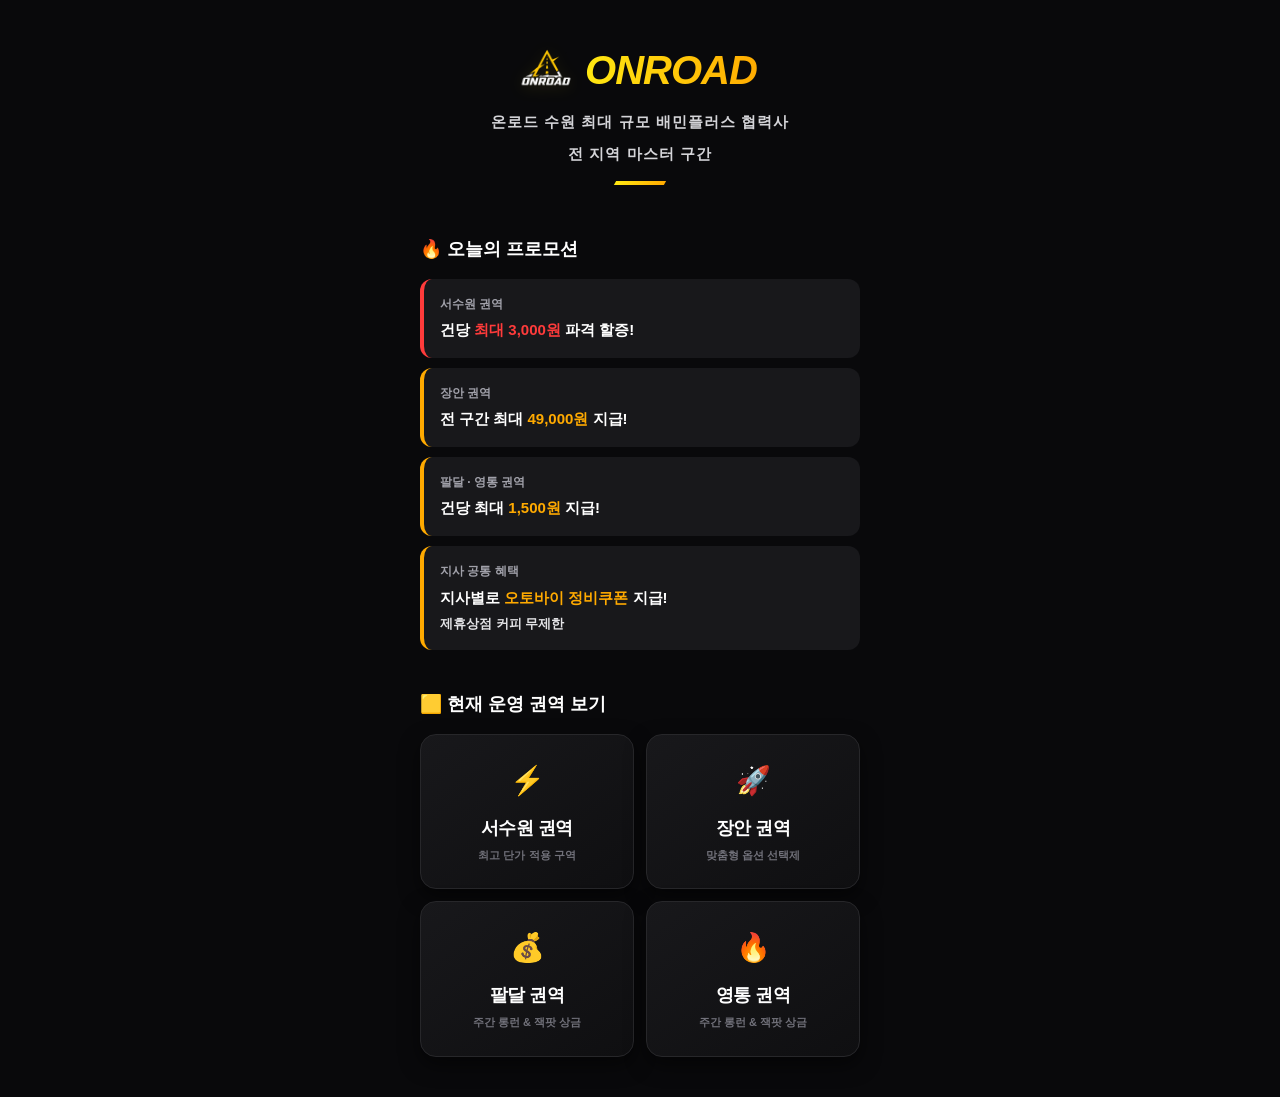
==== commit d26bd450: "Backup before UI redesign" ====
--- a/index.html
+++ b/index.html
@@ -215,7 +215,6 @@
             <img src="온로드로고.png" alt="온로드 로고" class="logo-img">
             <div class="logo" aria-label="온로드 ONROAD">ONROAD</div>
         </div>
-        <h1 class="page-title">온로드 - 수원 배민플러스 권역별 프로모션 안내</h1>
         <div class="sub-logo">온로드 수원 최대 규모 배민플러스 협력사</div>
         <div class="sub-logo">전 지역 마스터 구간</div>
         <div class="speed-line"></div>
